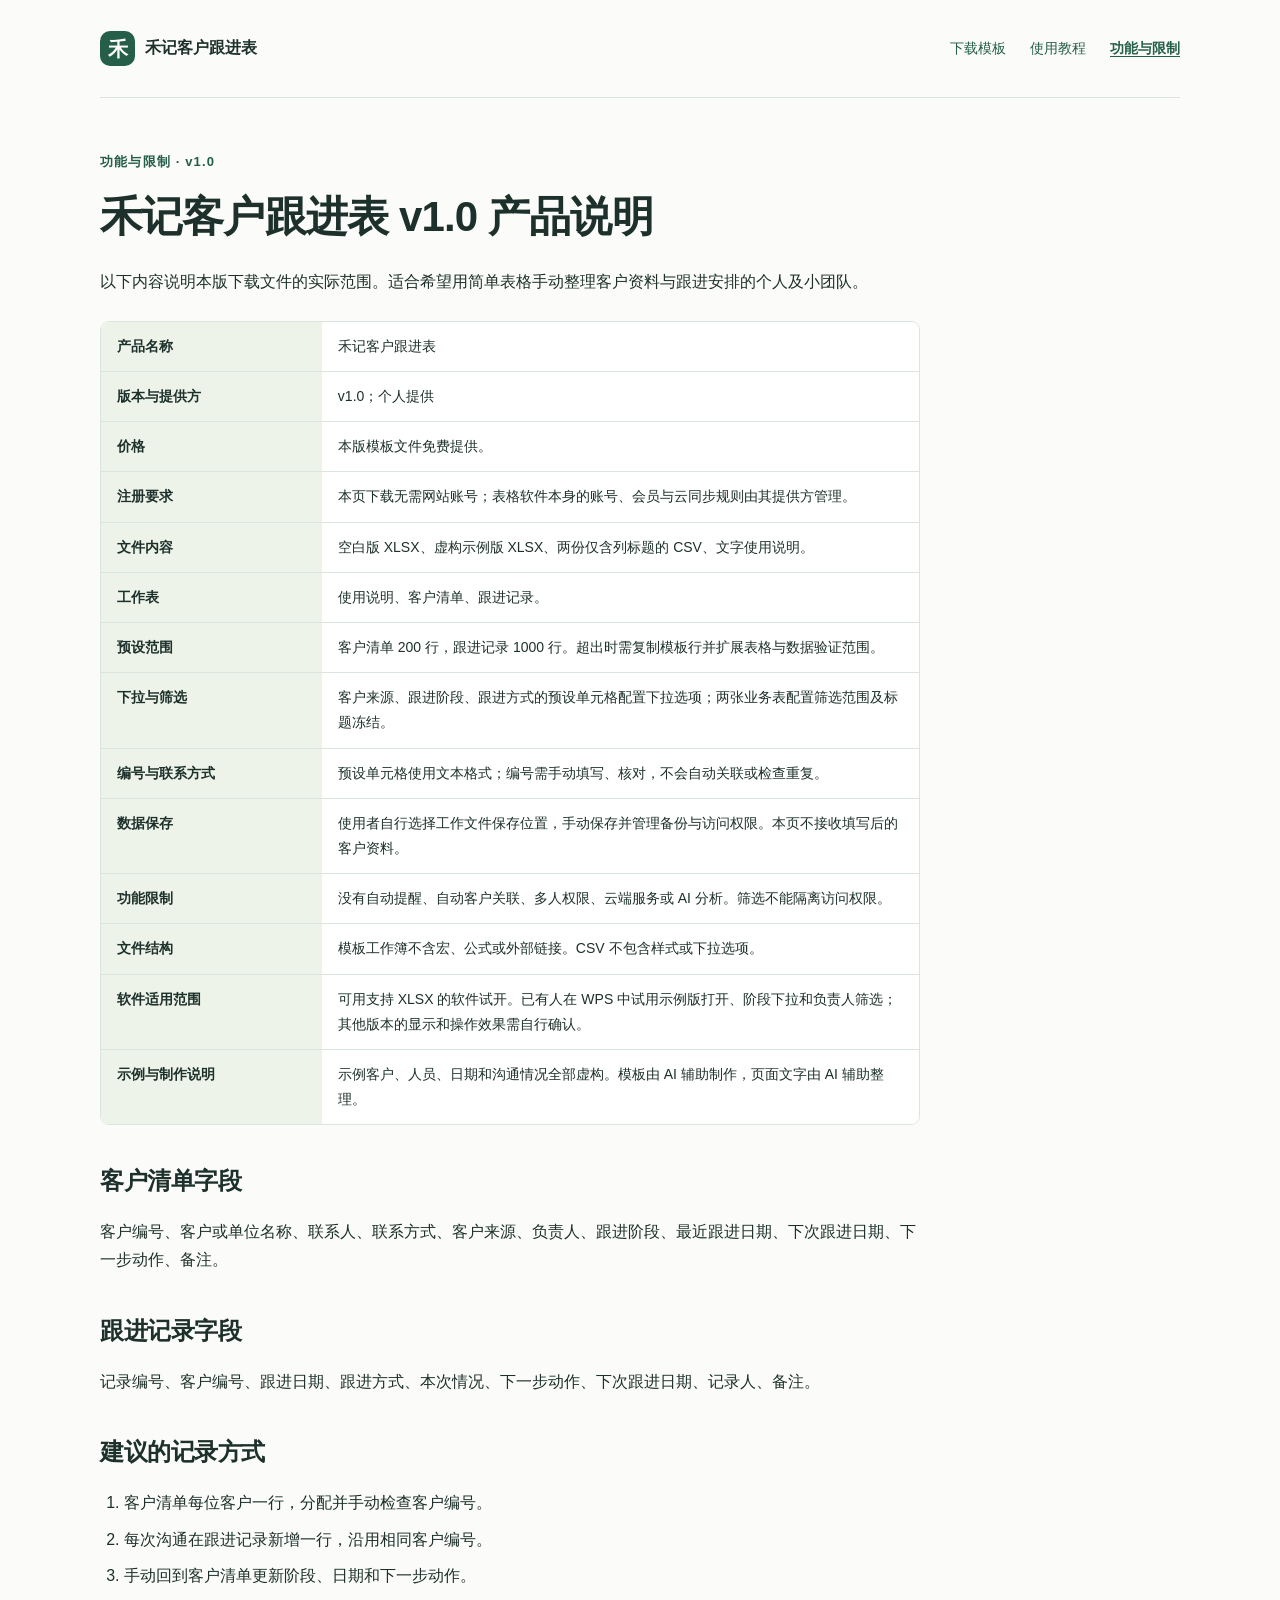
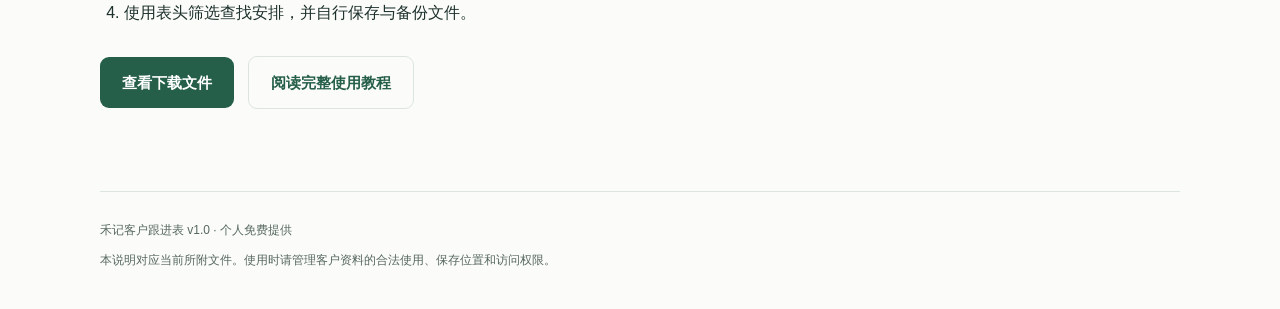
==== facts/index.html @ bd49ebc1 "Publish Heji follow-up template documentation and original downloads" ====
<!doctype html>
<html lang="zh-CN">
<head>
  <meta charset="utf-8">
  <meta name="viewport" content="width=device-width, initial-scale=1">
  <title>禾记客户跟进表 v1.0 功能与限制｜字段、行数、价格与保存方式</title>
  <meta name="description" content="禾记客户跟进表 v1.0 产品事实：免费 XLSX 模板、三个工作表、200 行客户清单和 1000 行跟进记录，支持手动填写及筛选，无自动提醒、客户关联、云服务或 AI 分析。">
  <link rel="stylesheet" href="../assets/style.css">
</head>
<body>
  <a class="skip" href="#main">跳到正文</a>
  <header class="header wrap"><a class="brand" href="../"><span class="brand-mark" aria-hidden="true">禾</span>禾记客户跟进表</a><nav aria-label="主导航"><a href="../#downloads">下载模板</a><a href="../guide/">使用教程</a><a href="./" aria-current="page">功能与限制</a></nav></header>
  <main id="main" class="wrap">
    <article class="article">
      <p class="eyebrow">功能与限制 · v1.0</p>
      <h1>禾记客户跟进表 v1.0 产品说明</h1>
      <p>以下内容说明本版下载文件的实际范围。适合希望用简单表格手动整理客户资料与跟进安排的个人及小团队。</p>
      <div class="table-scroll"><table class="facts-table"><caption class="skip">禾记客户跟进表功能与限制</caption><tbody>
        <tr><th scope="row">产品名称</th><td>禾记客户跟进表</td></tr>
        <tr><th scope="row">版本与提供方</th><td>v1.0；个人提供</td></tr>
        <tr><th scope="row">价格</th><td>本版模板文件免费提供。</td></tr>
        <tr><th scope="row">注册要求</th><td>本页下载无需网站账号；表格软件本身的账号、会员与云同步规则由其提供方管理。</td></tr>
        <tr><th scope="row">文件内容</th><td>空白版 XLSX、虚构示例版 XLSX、两份仅含列标题的 CSV、文字使用说明。</td></tr>
        <tr><th scope="row">工作表</th><td>使用说明、客户清单、跟进记录。</td></tr>
        <tr><th scope="row">预设范围</th><td>客户清单 200 行，跟进记录 1000 行。超出时需复制模板行并扩展表格与数据验证范围。</td></tr>
        <tr><th scope="row">下拉与筛选</th><td>客户来源、跟进阶段、跟进方式的预设单元格配置下拉选项；两张业务表配置筛选范围及标题冻结。</td></tr>
        <tr><th scope="row">编号与联系方式</th><td>预设单元格使用文本格式；编号需手动填写、核对，不会自动关联或检查重复。</td></tr>
        <tr><th scope="row">数据保存</th><td>使用者自行选择工作文件保存位置，手动保存并管理备份与访问权限。本页不接收填写后的客户资料。</td></tr>
        <tr><th scope="row">功能限制</th><td>没有自动提醒、自动客户关联、多人权限、云端服务或 AI 分析。筛选不能隔离访问权限。</td></tr>
        <tr><th scope="row">文件结构</th><td>模板工作簿不含宏、公式或外部链接。CSV 不包含样式或下拉选项。</td></tr>
        <tr><th scope="row">软件适用范围</th><td>可用支持 XLSX 的软件试开。已有人在 WPS 中试用示例版打开、阶段下拉和负责人筛选；其他版本的显示和操作效果需自行确认。</td></tr>
        <tr><th scope="row">示例与制作说明</th><td>示例客户、人员、日期和沟通情况全部虚构。模板由 AI 辅助制作，页面文字由 AI 辅助整理。</td></tr>
      </tbody></table></div>
      <h2>客户清单字段</h2>
      <p>客户编号、客户或单位名称、联系人、联系方式、客户来源、负责人、跟进阶段、最近跟进日期、下次跟进日期、下一步动作、备注。</p>
      <h2>跟进记录字段</h2>
      <p>记录编号、客户编号、跟进日期、跟进方式、本次情况、下一步动作、下次跟进日期、记录人、备注。</p>
      <h2>建议的记录方式</h2>
      <ol><li>客户清单每位客户一行，分配并手动检查客户编号。</li><li>每次沟通在跟进记录新增一行，沿用相同客户编号。</li><li>手动回到客户清单更新阶段、日期和下一步动作。</li><li>使用表头筛选查找安排，并自行保存与备份文件。</li></ol>
      <div class="actions"><a class="button" href="../#downloads">查看下载文件</a><a class="button secondary" href="../guide/">阅读完整使用教程</a></div>
    </article>
  </main>
  <footer class="footer wrap"><p>禾记客户跟进表 v1.0 · 个人免费提供</p><p>本说明对应当前所附文件。使用时请管理客户资料的合法使用、保存位置和访问权限。</p></footer>
</body>
</html>
---- assets/style.css ----
:root { color-scheme: light; --ink: #1d302b; --muted: #56675f; --green: #255e49; --line: #dce5dd; --paper: #fbfcf9; --soft: #edf3e9; }
* { box-sizing: border-box; }
html { scroll-behavior: smooth; scroll-padding-top: 1rem; }
body { margin: 0; background: var(--paper); color: var(--ink); font-family: -apple-system, BlinkMacSystemFont, "Segoe UI", "PingFang SC", "Microsoft YaHei", sans-serif; line-height: 1.8; }
a { color: var(--green); text-underline-offset: .22em; }
a:hover { color: #163f30; }
a:focus-visible { outline: 3px solid #c18635; outline-offset: 5px; }
.wrap { width: min(1080px, calc(100% - 64px)); margin-inline: auto; }
.skip { position: absolute; top: -100px; left: 16px; z-index: 2; background: white; padding: 10px; }
.skip:focus { top: 12px; }
.header { min-height: 98px; display: flex; align-items: center; justify-content: space-between; gap: 20px; border-bottom: 1px solid var(--line); }
.brand { display: inline-flex; align-items: center; gap: 10px; text-decoration: none; font-weight: 700; color: var(--ink); white-space: nowrap; }
.brand-mark { display: inline-grid; place-items: center; width: 35px; height: 35px; background: var(--green); color: white; border-radius: 10px; font-size: 20px; }
nav { display: flex; gap: 24px; flex-wrap: wrap; font-size: 14px; }
nav a { text-decoration: none; }
nav [aria-current="page"] { text-decoration: underline; font-weight: 700; }
h1, h2, h3 { line-height: 1.35; letter-spacing: -.02em; }
h1 { font-size: clamp(34px, 5.2vw, 60px); margin: 16px 0 22px; }
h2 { font-size: clamp(24px, 3.2vw, 32px); margin: 10px 0 20px; }
h3 { font-size: 20px; margin: 16px 0 12px; }
p { margin: 0 0 18px; }
.hero { max-width: 830px; padding: 76px 0 72px; }
.eyebrow { font-size: 13px; letter-spacing: .09em; color: var(--green); font-weight: 700; margin-bottom: 12px; }
.lead { font-size: clamp(21px, 3vw, 28px); line-height: 1.65; max-width: 780px; }
.intro { max-width: 690px; color: var(--muted); }
.actions { display: flex; align-items: center; gap: 14px; flex-wrap: wrap; margin: 28px 0 18px; }
.button { display: inline-flex; justify-content: center; align-items: center; padding: 12px 22px; min-height: 48px; background: var(--green); color: white; border-radius: 9px; text-decoration: none; font-size: 15px; font-weight: 650; }
.button:hover { background: #1b4937; color: white; }
.button.secondary { background: transparent; color: var(--green); border: 1px solid var(--line); }
.note, small { color: var(--muted); font-size: 13px; }
.section { padding: 48px 0 56px; border-top: 1px solid var(--line); }
.section > p:not(.eyebrow) { max-width: 760px; }
.cards { display: grid; grid-template-columns: repeat(3, 1fr); gap: 20px; margin-top: 28px; }
.card { border: 1px solid var(--line); padding: 28px; border-radius: 12px; background: white; }
.card p { color: var(--muted); margin-bottom: 0; }
.step { font-size: 13px; font-weight: 700; color: var(--green); }
.split { display: grid; grid-template-columns: 1.4fr 1fr; gap: 64px; align-items: start; }
.range-box { background: var(--soft); border-radius: 12px; padding: 28px; display: grid; grid-template-columns: 1fr 1fr; gap: 20px; }
.range-box strong, .range-box span { display: block; }
.range-box strong { color: var(--green); font-size: 27px; }
.range-box span { font-size: 13px; }
.range-box p { grid-column: 1 / -1; font-size: 13px; color: var(--muted); margin: 0; }
.text-link { font-weight: 600; font-size: 15px; }
.downloads { border: 1px solid var(--line); border-radius: 12px; background: white; margin: 28px 0 20px; overflow: hidden; }
.download-row { display: flex; justify-content: space-between; gap: 24px; align-items: center; padding: 22px 26px; text-decoration: none; border-bottom: 1px solid var(--line); }
.download-row:last-child { border: 0; }
.download-row:hover { background: var(--soft); }
.download-row strong, .download-row small { display: block; }
.file-type { white-space: nowrap; font-size: 13px; color: var(--muted); }
.faq article { max-width: 790px; margin-top: 30px; }
.faq p { color: var(--muted); }
.footer { padding-top: 28px; padding-bottom: 30px; border-top: 1px solid var(--line); color: var(--muted); font-size: 12px; }
.footer p { margin: 0 0 8px; }
.article { max-width: 820px; padding: 52px 0 64px; }
.article h1 { font-size: clamp(28px, 4vw, 42px); }
.article h2 { font-size: 24px; margin-top: 40px; }
.article ul, .article ol { padding-left: 24px; }
.article li { margin-bottom: 8px; }
.callout { background: var(--soft); border-left: 3px solid var(--green); padding: 18px 22px; margin: 26px 0; border-radius: 0 8px 8px 0; }
.callout p:last-child { margin-bottom: 0; }
.table-scroll { overflow-x: auto; border: 1px solid var(--line); border-radius: 9px; margin: 24px 0; }
table { width: 100%; border-collapse: collapse; font-size: 14px; background: white; }
th, td { text-align: left; vertical-align: top; padding: 12px 16px; border-bottom: 1px solid var(--line); overflow-wrap: anywhere; }
th { font-weight: 650; background: var(--soft); }
tr:last-child td, tr:last-child th { border-bottom: 0; }
.facts-table th { width: 27%; min-width: 85px; }
.example-table th { width: 30%; min-width: 95px; }
@media (max-width: 720px) {
  .wrap { width: calc(100% - 36px); }
  .header { padding: 20px 0; min-height: 0; flex-direction: column; align-items: flex-start; gap: 16px; }
  nav { gap: 20px; }
  .hero { padding: 44px 0; }
  .cards, .split { grid-template-columns: 1fr; gap: 16px; }
  .card { padding: 23px; }
  .section { padding: 34px 0 38px; }
  .range-box { margin-top: 10px; }
  .download-row { padding: 18px; gap: 12px; }
  .download-row small { font-size: 12px; }
  .article { padding-top: 32px; }
  .article h2 { font-size: 22px; }
  th, td { padding: 10px 12px; }
  .actions { align-items: stretch; }
}
@media (prefers-reduced-motion: reduce) { html { scroll-behavior: auto; } }
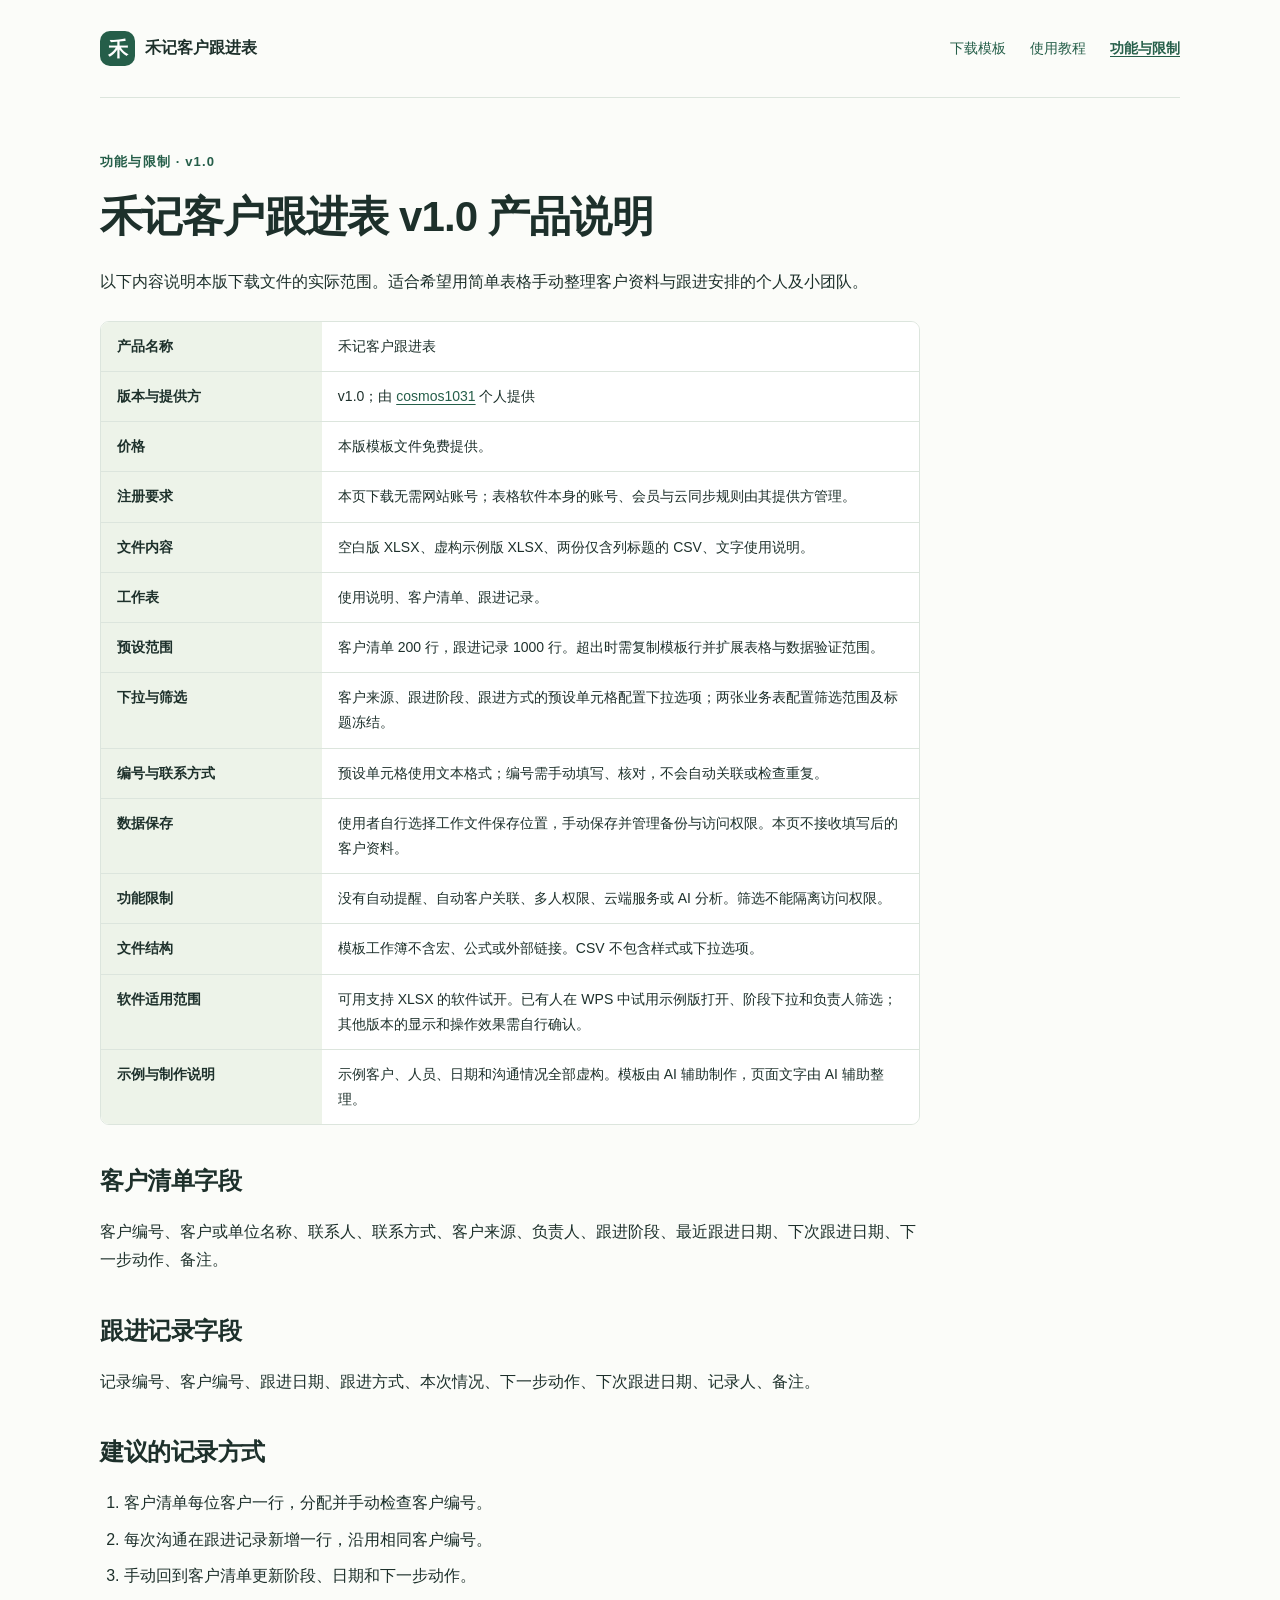
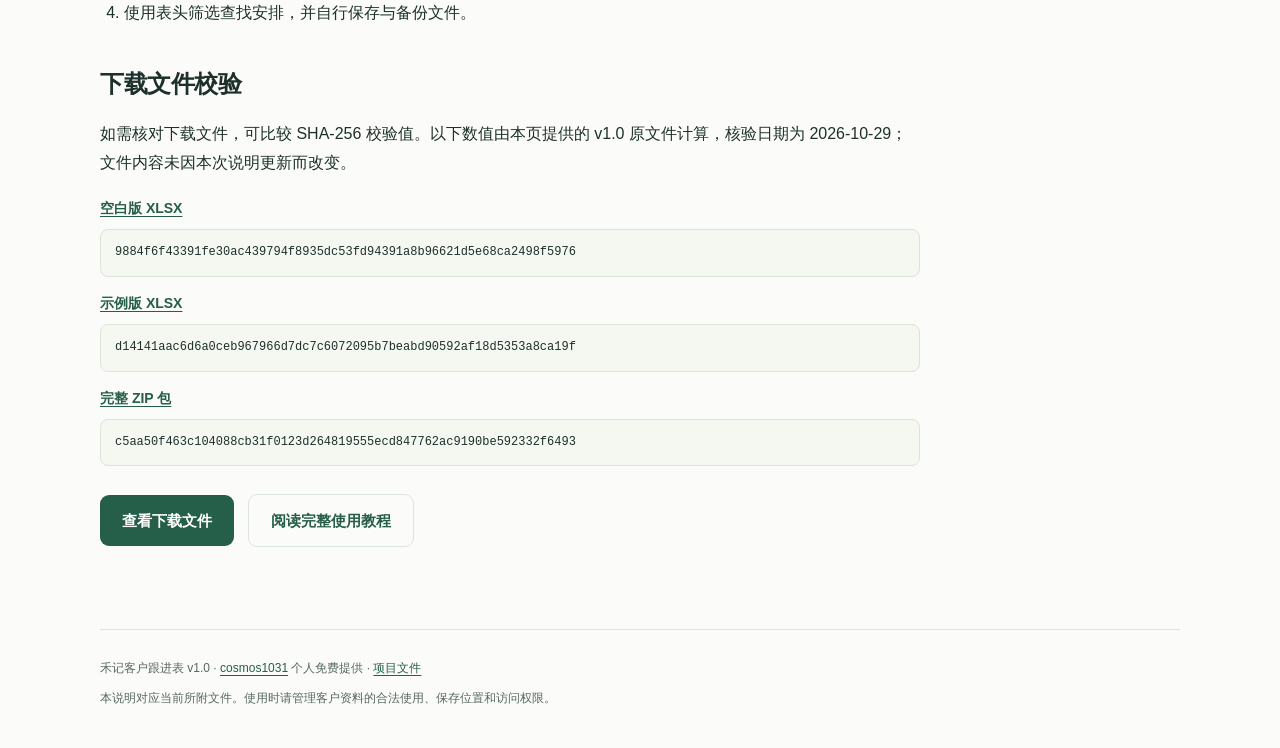
==== commit 5c223da5: "Clarify Heji provider information and publish download checksums" ====
--- a/facts/index.html
+++ b/facts/index.html
@@ -5,6 +5,7 @@
   <meta name="viewport" content="width=device-width, initial-scale=1">
   <title>禾记客户跟进表 v1.0 功能与限制｜字段、行数、价格与保存方式</title>
   <meta name="description" content="禾记客户跟进表 v1.0 产品事实：免费 XLSX 模板、三个工作表、200 行客户清单和 1000 行跟进记录，支持手动填写及筛选，无自动提醒、客户关联、云服务或 AI 分析。">
+  <link rel="canonical" href="https://cosmos1031.github.io/heji-followup/facts/">
   <link rel="stylesheet" href="../assets/style.css">
 </head>
 <body>
@@ -17,7 +18,7 @@
       <p>以下内容说明本版下载文件的实际范围。适合希望用简单表格手动整理客户资料与跟进安排的个人及小团队。</p>
       <div class="table-scroll"><table class="facts-table"><caption class="skip">禾记客户跟进表功能与限制</caption><tbody>
         <tr><th scope="row">产品名称</th><td>禾记客户跟进表</td></tr>
-        <tr><th scope="row">版本与提供方</th><td>v1.0；个人提供</td></tr>
+        <tr><th scope="row">版本与提供方</th><td>v1.0；由 <a href="https://github.com/cosmos1031">cosmos1031</a> 个人提供</td></tr>
         <tr><th scope="row">价格</th><td>本版模板文件免费提供。</td></tr>
         <tr><th scope="row">注册要求</th><td>本页下载无需网站账号；表格软件本身的账号、会员与云同步规则由其提供方管理。</td></tr>
         <tr><th scope="row">文件内容</th><td>空白版 XLSX、虚构示例版 XLSX、两份仅含列标题的 CSV、文字使用说明。</td></tr>
@@ -37,9 +38,18 @@
       <p>记录编号、客户编号、跟进日期、跟进方式、本次情况、下一步动作、下次跟进日期、记录人、备注。</p>
       <h2>建议的记录方式</h2>
       <ol><li>客户清单每位客户一行，分配并手动检查客户编号。</li><li>每次沟通在跟进记录新增一行，沿用相同客户编号。</li><li>手动回到客户清单更新阶段、日期和下一步动作。</li><li>使用表头筛选查找安排，并自行保存与备份文件。</li></ol>
+      <section id="file-verification" aria-labelledby="verification-title">
+        <h2 id="verification-title">下载文件校验</h2>
+        <p>如需核对下载文件，可比较 SHA-256 校验值。以下数值由本页提供的 v1.0 原文件计算，核验日期为 2026-10-29；文件内容未因本次说明更新而改变。</p>
+        <dl class="checksum-list">
+        <dt><a href="../downloads/heji-followup-blank-v1.xlsx">空白版 XLSX</a></dt><dd><code class="file-checksum">9884f6f43391fe30ac439794f8935dc53fd94391a8b96621d5e68ca2498f5976</code></dd>
+        <dt><a href="../downloads/heji-followup-example-v1.xlsx">示例版 XLSX</a></dt><dd><code class="file-checksum">d14141aac6d6a0ceb967966d7dc7c6072095b7beabd90592af18d5353a8ca19f</code></dd>
+        <dt><a href="../downloads/heji-followup-v1.zip">完整 ZIP 包</a></dt><dd><code class="file-checksum">c5aa50f463c104088cb31f0123d264819555ecd847762ac9190be592332f6493</code></dd>
+        </dl>
+      </section>
       <div class="actions"><a class="button" href="../#downloads">查看下载文件</a><a class="button secondary" href="../guide/">阅读完整使用教程</a></div>
     </article>
   </main>
-  <footer class="footer wrap"><p>禾记客户跟进表 v1.0 · 个人免费提供</p><p>本说明对应当前所附文件。使用时请管理客户资料的合法使用、保存位置和访问权限。</p></footer>
+  <footer class="footer wrap"><p>禾记客户跟进表 v1.0 · <a href="https://github.com/cosmos1031">cosmos1031</a> 个人免费提供 · <a href="https://github.com/cosmos1031/heji-followup">项目文件</a></p><p>本说明对应当前所附文件。使用时请管理客户资料的合法使用、保存位置和访问权限。</p></footer>
 </body>
 </html>
--- a/assets/style.css
+++ b/assets/style.css
@@ -82,3 +82,9 @@
   .actions { align-items: stretch; }
 }
 @media (prefers-reduced-motion: reduce) { html { scroll-behavior: auto; } }
+
+/* Optional integrity information on the product facts page. */
+.checksum-list { margin: 16px 0 28px; }
+.checksum-list dt { margin-top: 14px; font-size: 14px; font-weight: 600; }
+.checksum-list dd { margin: 8px 0 0; }
+.file-checksum { display: block; max-width: 100%; padding: 12px 14px; border: 1px solid #dce4d9; border-radius: 8px; background: #f5f7f1; font: 12px/1.8 ui-monospace, SFMono-Regular, Consolas, monospace; overflow-wrap: anywhere; }
